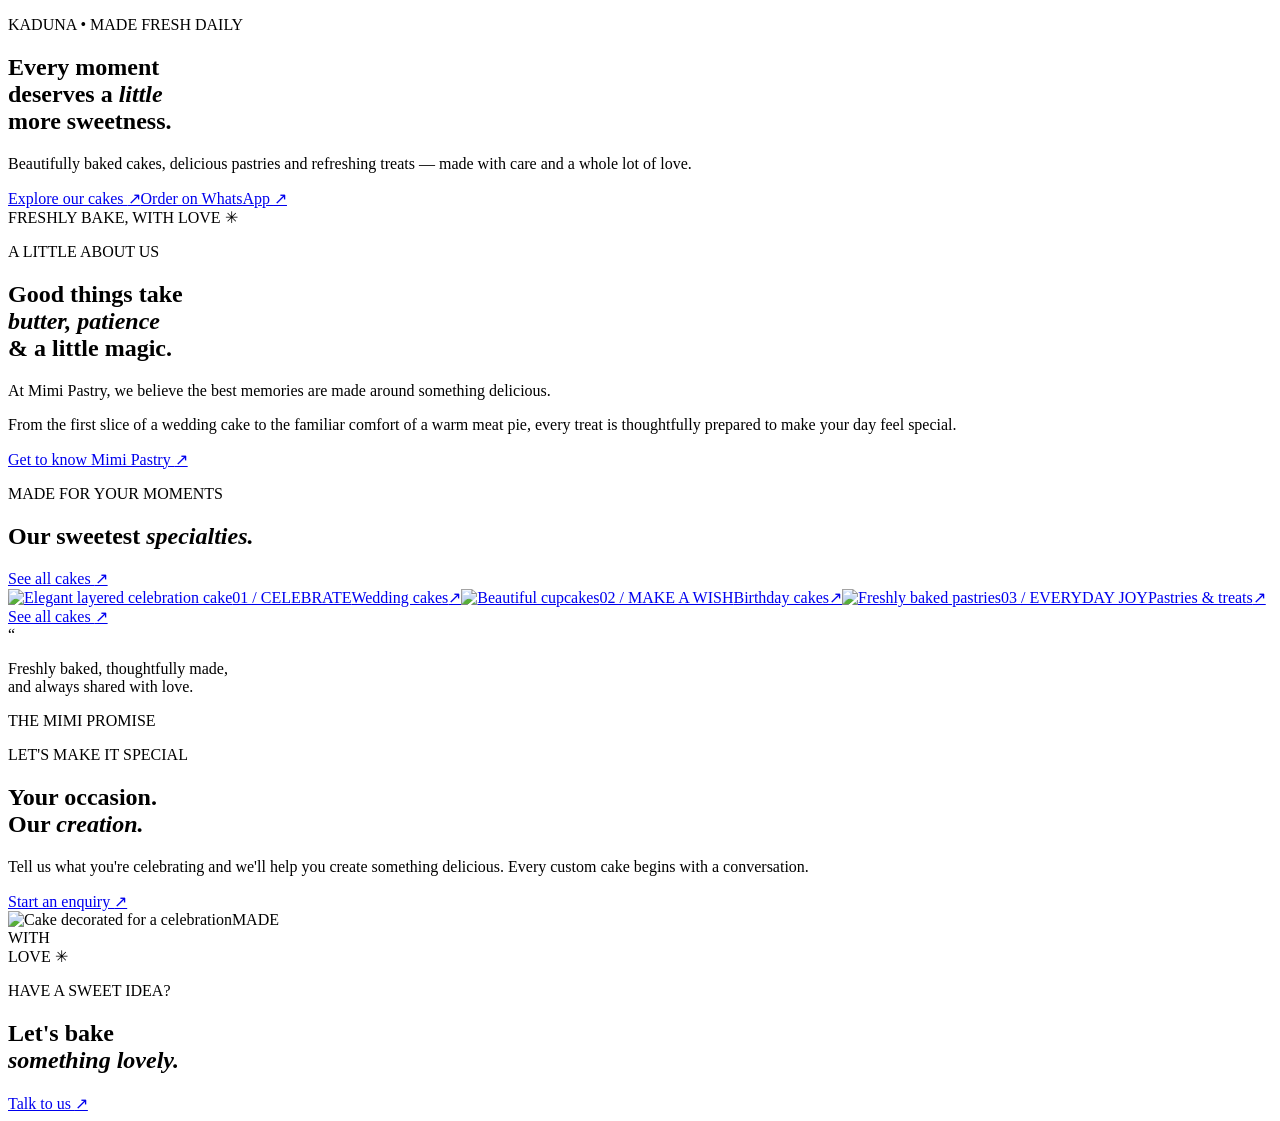
==== index.html @ f79e1f83 "Build Mimi Pastry website: index.html" ====
<!doctype html>
<html lang="en"><head><meta charset="utf-8"><meta name="viewport" content="width=device-width,initial-scale=1"><meta name="theme-color" content="#241711"><meta name="description" content="Mimi Pastry in Kaduna makes beautiful celebration cakes, fresh pastries and refreshing drinks, baked with love."><title>Mimi Pastry | Freshly bake, with love</title><link rel="preconnect" href="https://fonts.googleapis.com"><link rel="preconnect" href="https://fonts.gstatic.com" crossorigin><link href="https://fonts.googleapis.com/css2?family=DM+Sans:wght@400;500;600;700&family=Playfair+Display:wght@500;600;700&display=swap" rel="stylesheet"><link rel="stylesheet" href="assets/css/style.css"></head><body data-page="home"><div id="site-header"></div><main>
<section class="hero"><div class="hero-image" role="img" aria-label="Elegant celebration cake"></div><div class="container hero-inner"><p class="eyebrow light">KADUNA • MADE FRESH DAILY</p><h1>Every moment<br>deserves a <em>little</em><br>more sweetness.</h1><p class="hero-copy">Beautifully baked cakes, delicious pastries and refreshing treats — made with care and a whole lot of love.</p><div class="hero-actions"><a class="btn btn-primary" href="cakes.html">Explore our cakes <span>↗</span></a><a class="text-link light-link" href="https://wa.me/2349025644471?text=Hello%20Mimi%20Pastry%2C%20I%27d%20love%20to%20place%20an%20order." target="_blank" rel="noopener">Order on WhatsApp <span>↗</span></a></div></div><div class="hero-note">FRESHLY BAKE, WITH LOVE <span>✳</span></div></section>
<section class="intro section-pad"><div class="container intro-grid"><div><p class="eyebrow">A LITTLE ABOUT US</p><h2>Good things take<br><em>butter, patience</em><br>& a little magic.</h2></div><div class="intro-copy"><p class="large-copy">At Mimi Pastry, we believe the best memories are made around something delicious.</p><p>From the first slice of a wedding cake to the familiar comfort of a warm meat pie, every treat is thoughtfully prepared to make your day feel special.</p><a class="under-link" href="about.html">Get to know Mimi Pastry <span>↗</span></a></div></div></section>
<section class="feature section-pad"><div class="container"><div class="section-heading"><div><p class="eyebrow">MADE FOR YOUR MOMENTS</p><h2>Our sweetest <em>specialties.</em></h2></div><a class="under-link desktop-link" href="cakes.html">See all cakes <span>↗</span></a></div><div class="feature-grid"><a class="feature-card tall" href="cakes.html"><img src="https://images.unsplash.com/photo-1578985545062-69928b1d9587?auto=format&fit=crop&w=1000&q=85" alt="Elegant layered celebration cake"><span class="feature-number">01 / CELEBRATE</span><span class="feature-title">Wedding cakes</span><span class="feature-arrow">↗</span></a><a class="feature-card" href="cakes.html"><img src="https://images.unsplash.com/photo-1486427944299-d1955d23e34d?auto=format&fit=crop&w=900&q=85" alt="Beautiful cupcakes"><span class="feature-number">02 / MAKE A WISH</span><span class="feature-title">Birthday cakes</span><span class="feature-arrow">↗</span></a><a class="feature-card" href="pastries.html"><img src="https://images.unsplash.com/photo-1555507036-ab1f4038808a?auto=format&fit=crop&w=900&q=85" alt="Freshly baked pastries"><span class="feature-number">03 / EVERYDAY JOY</span><span class="feature-title">Pastries & treats</span><span class="feature-arrow">↗</span></a></div><a class="under-link mobile-link" href="cakes.html">See all cakes <span>↗</span></a></div></section>
<section class="quote-band"><div class="container quote-inner"><span class="quote-mark">“</span><p>Freshly baked, thoughtfully made,<br>and always shared with love.</p><span class="quote-sign">THE MIMI PROMISE</span></div></section>
<section class="order-section section-pad"><div class="container order-grid"><div><p class="eyebrow">LET'S MAKE IT SPECIAL</p><h2>Your occasion.<br>Our <em>creation.</em></h2><p class="body-copy">Tell us what you're celebrating and we'll help you create something delicious. Every custom cake begins with a conversation.</p><a class="btn btn-dark" href="https://wa.me/2349025644471?text=Hello%20Mimi%20Pastry%2C%20I%27d%20like%20to%20enquire%20about%20a%20custom%20cake." target="_blank" rel="noopener">Start an enquiry <span>↗</span></a></div><div class="order-photo"><img src="https://images.unsplash.com/photo-1562777717-dc6984f65a63?auto=format&fit=crop&w=1000&q=85" alt="Cake decorated for a celebration"><span class="photo-stamp">MADE<br>WITH<br>LOVE ✳</span></div></div></section>
<section class="bottom-cta"><div class="container bottom-cta-inner"><div><p class="eyebrow light">HAVE A SWEET IDEA?</p><h2>Let's bake<br><em>something lovely.</em></h2></div><a class="btn btn-primary" href="contact.html">Talk to us <span>↗</span></a></div></section>
</main><div id="site-footer"></div><script src="assets/js/app.js"></script></body></html>
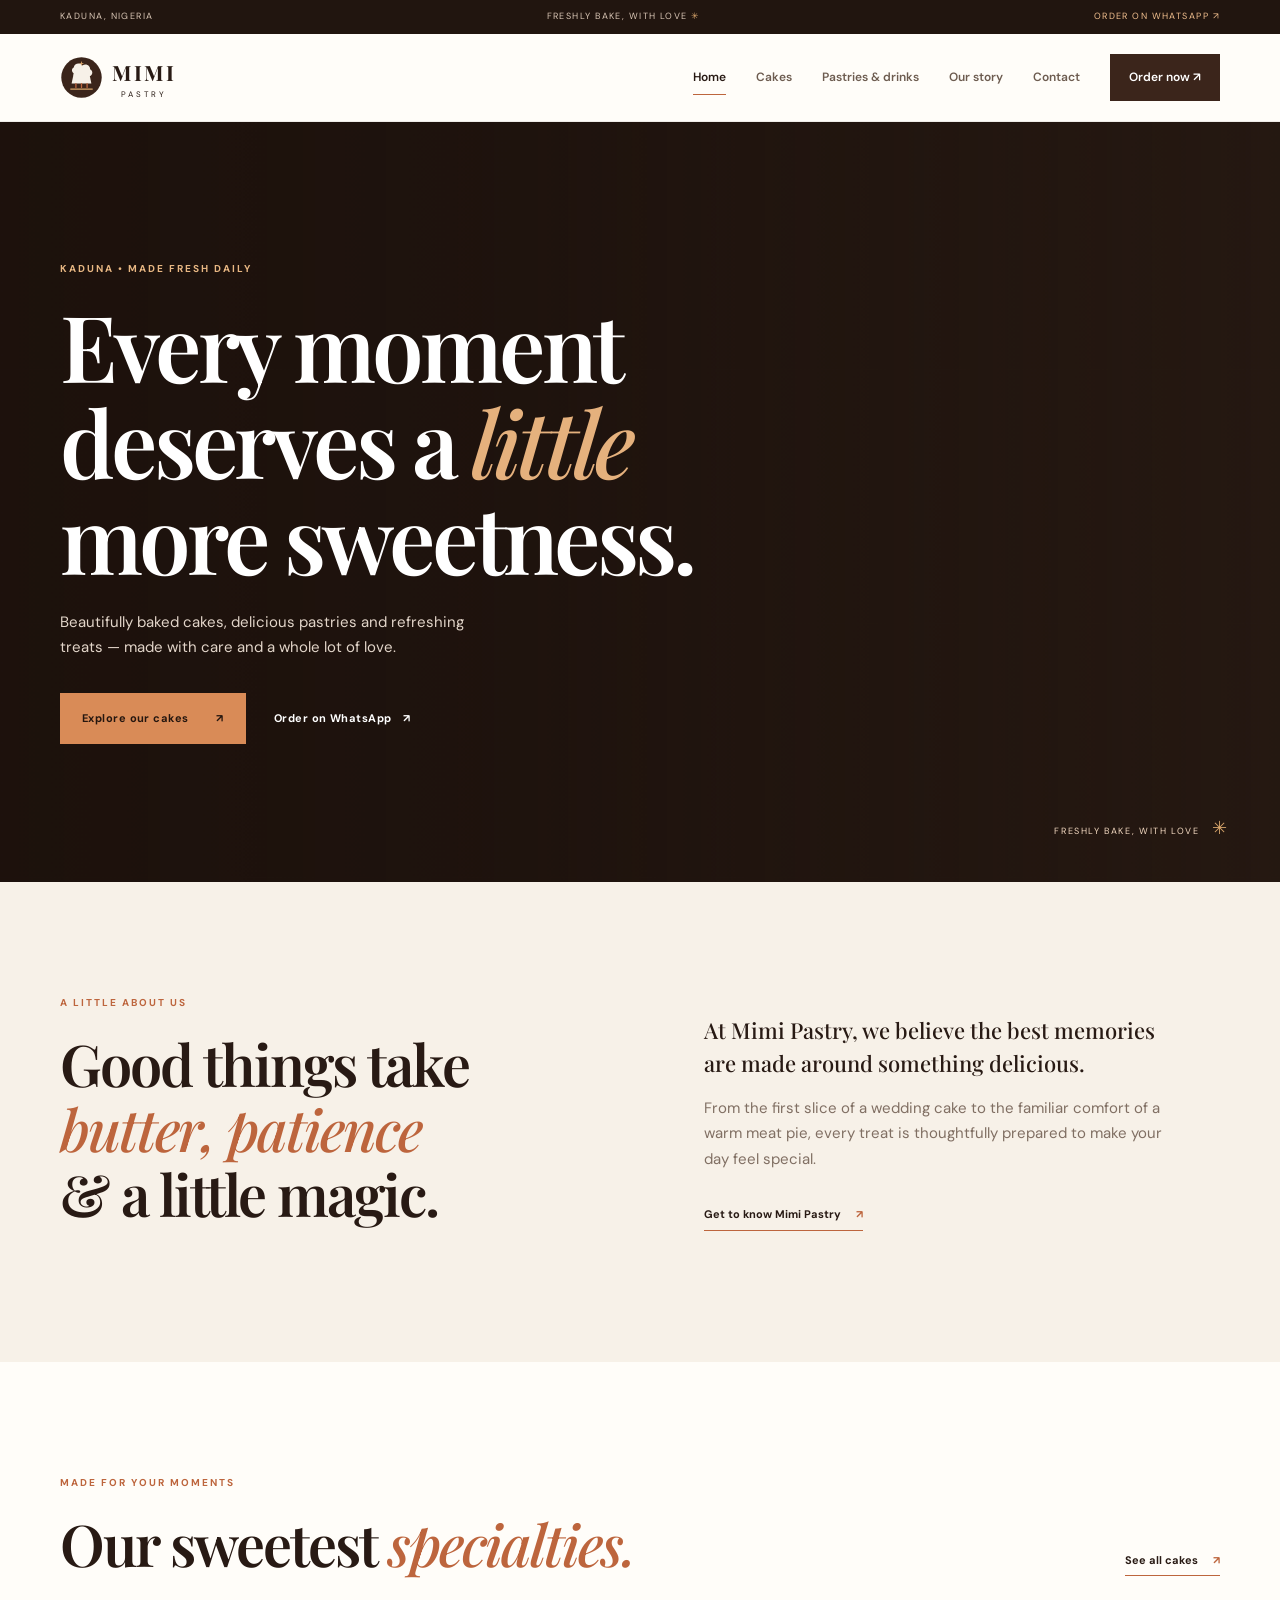
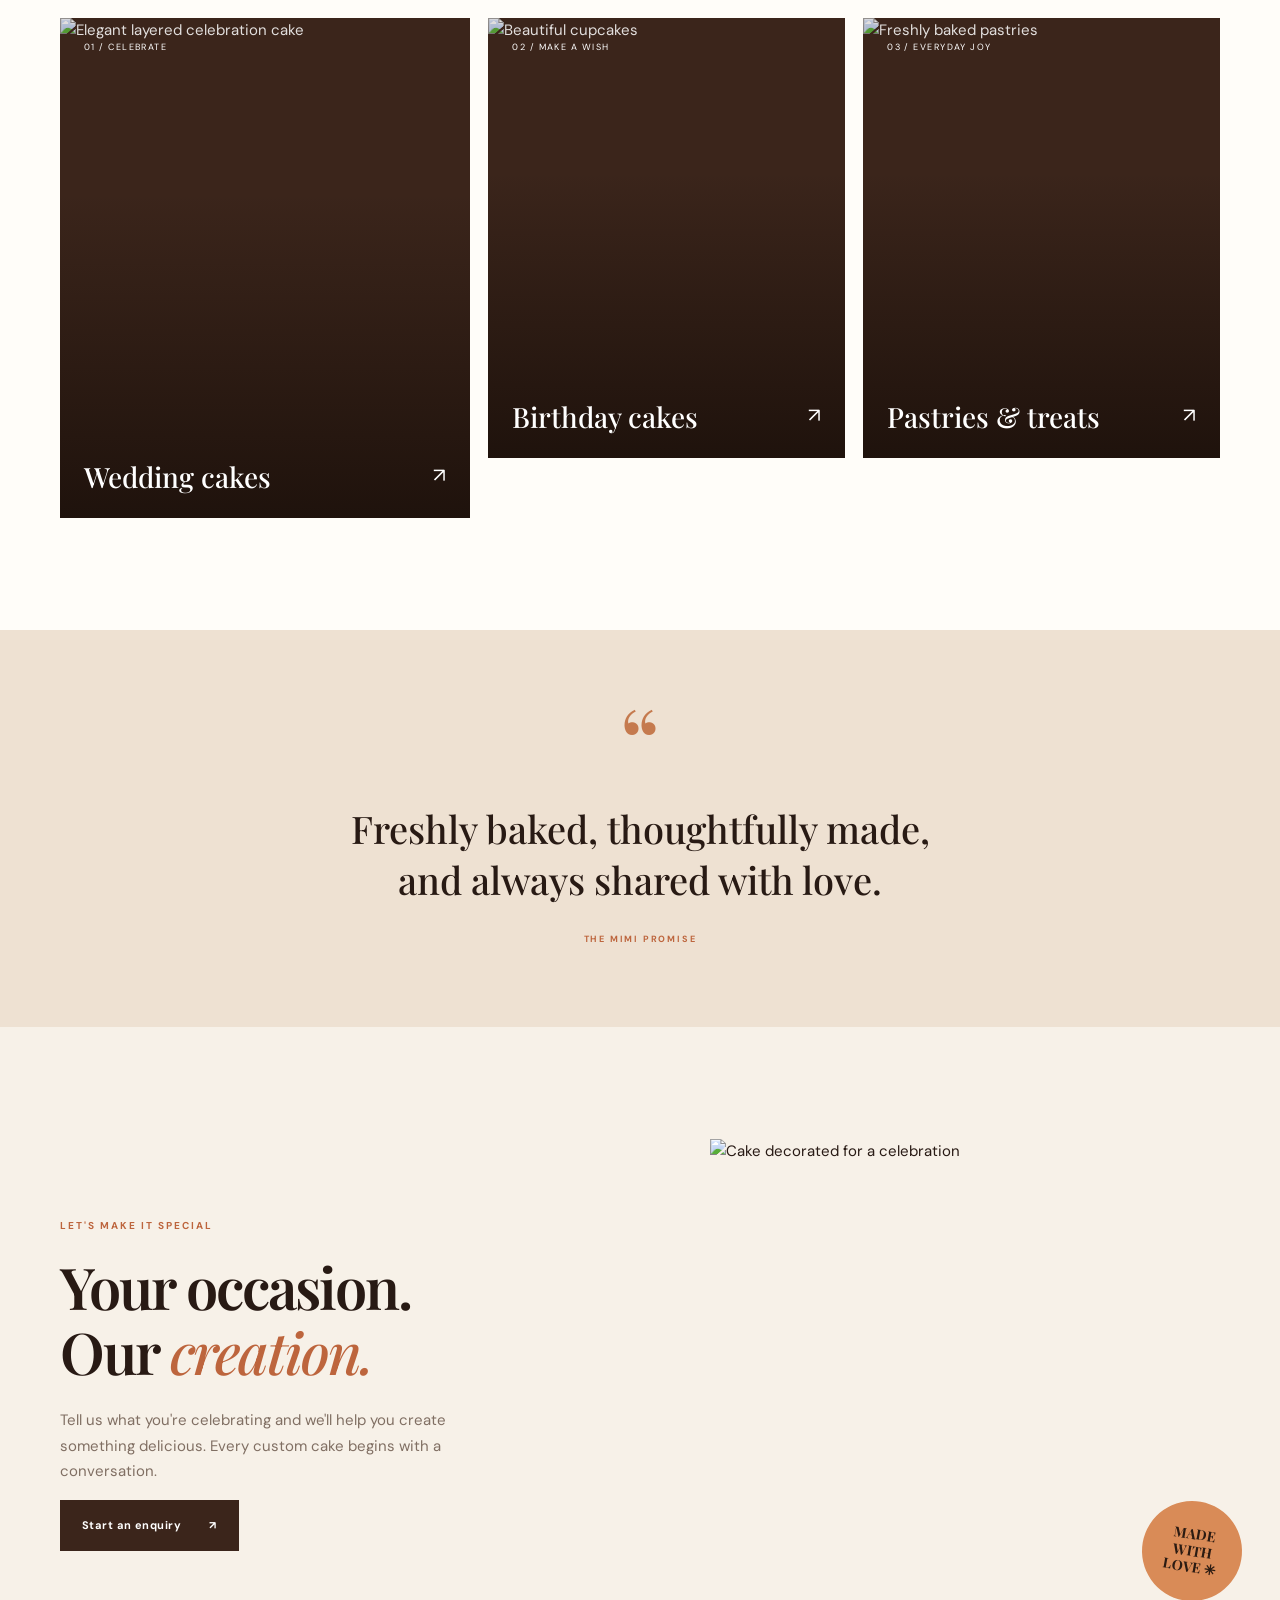
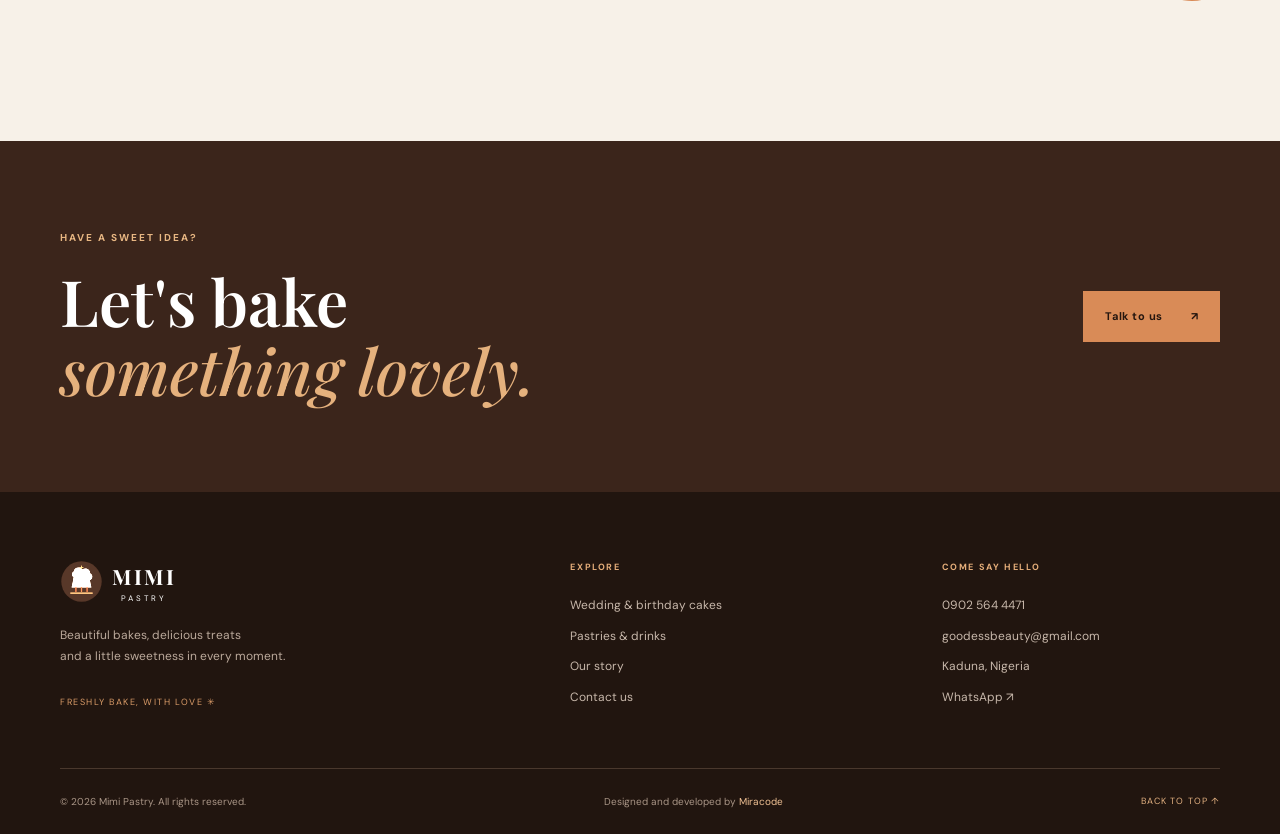
==== commit 2ce46eb1: "Fix footer back-to-top anchor" ====
--- a/index.html
+++ b/index.html
@@ -1,5 +1,5 @@
 <!doctype html>
-<html lang="en"><head><meta charset="utf-8"><meta name="viewport" content="width=device-width,initial-scale=1"><meta name="theme-color" content="#241711"><meta name="description" content="Mimi Pastry in Kaduna makes beautiful celebration cakes, fresh pastries and refreshing drinks, baked with love."><title>Mimi Pastry | Freshly bake, with love</title><link rel="preconnect" href="https://fonts.googleapis.com"><link rel="preconnect" href="https://fonts.gstatic.com" crossorigin><link href="https://fonts.googleapis.com/css2?family=DM+Sans:wght@400;500;600;700&family=Playfair+Display:wght@500;600;700&display=swap" rel="stylesheet"><link rel="stylesheet" href="assets/css/style.css"></head><body data-page="home"><div id="site-header"></div><main>
+<html lang="en"><head><meta charset="utf-8"><meta name="viewport" content="width=device-width,initial-scale=1"><meta name="theme-color" content="#241711"><meta name="description" content="Mimi Pastry in Kaduna makes beautiful celebration cakes, fresh pastries and refreshing drinks, baked with love."><title>Mimi Pastry | Freshly bake, with love</title><link rel="preconnect" href="https://fonts.googleapis.com"><link rel="preconnect" href="https://fonts.gstatic.com" crossorigin><link href="https://fonts.googleapis.com/css2?family=DM+Sans:wght@400;500;600;700&family=Playfair+Display:wght@500;600;700&display=swap" rel="stylesheet"><link rel="stylesheet" href="assets/css/style.css"></head><body id="top" data-page="home"><div id="site-header"></div><main>
 <section class="hero"><div class="hero-image" role="img" aria-label="Elegant celebration cake"></div><div class="container hero-inner"><p class="eyebrow light">KADUNA • MADE FRESH DAILY</p><h1>Every moment<br>deserves a <em>little</em><br>more sweetness.</h1><p class="hero-copy">Beautifully baked cakes, delicious pastries and refreshing treats — made with care and a whole lot of love.</p><div class="hero-actions"><a class="btn btn-primary" href="cakes.html">Explore our cakes <span>↗</span></a><a class="text-link light-link" href="https://wa.me/2349025644471?text=Hello%20Mimi%20Pastry%2C%20I%27d%20love%20to%20place%20an%20order." target="_blank" rel="noopener">Order on WhatsApp <span>↗</span></a></div></div><div class="hero-note">FRESHLY BAKE, WITH LOVE <span>✳</span></div></section>
 <section class="intro section-pad"><div class="container intro-grid"><div><p class="eyebrow">A LITTLE ABOUT US</p><h2>Good things take<br><em>butter, patience</em><br>& a little magic.</h2></div><div class="intro-copy"><p class="large-copy">At Mimi Pastry, we believe the best memories are made around something delicious.</p><p>From the first slice of a wedding cake to the familiar comfort of a warm meat pie, every treat is thoughtfully prepared to make your day feel special.</p><a class="under-link" href="about.html">Get to know Mimi Pastry <span>↗</span></a></div></div></section>
 <section class="feature section-pad"><div class="container"><div class="section-heading"><div><p class="eyebrow">MADE FOR YOUR MOMENTS</p><h2>Our sweetest <em>specialties.</em></h2></div><a class="under-link desktop-link" href="cakes.html">See all cakes <span>↗</span></a></div><div class="feature-grid"><a class="feature-card tall" href="cakes.html"><img src="https://images.unsplash.com/photo-1578985545062-69928b1d9587?auto=format&fit=crop&w=1000&q=85" alt="Elegant layered celebration cake"><span class="feature-number">01 / CELEBRATE</span><span class="feature-title">Wedding cakes</span><span class="feature-arrow">↗</span></a><a class="feature-card" href="cakes.html"><img src="https://images.unsplash.com/photo-1486427944299-d1955d23e34d?auto=format&fit=crop&w=900&q=85" alt="Beautiful cupcakes"><span class="feature-number">02 / MAKE A WISH</span><span class="feature-title">Birthday cakes</span><span class="feature-arrow">↗</span></a><a class="feature-card" href="pastries.html"><img src="https://images.unsplash.com/photo-1555507036-ab1f4038808a?auto=format&fit=crop&w=900&q=85" alt="Freshly baked pastries"><span class="feature-number">03 / EVERYDAY JOY</span><span class="feature-title">Pastries & treats</span><span class="feature-arrow">↗</span></a></div><a class="under-link mobile-link" href="cakes.html">See all cakes <span>↗</span></a></div></section>
--- a/assets/css/style.css
+++ b/assets/css/style.css
@@ -0,0 +1,8 @@
+:root{--ink:#281a14;--brown:#3b251b;--cream:#f7f1e8;--paper:#fffdf9;--orange:#bd653d;--gold:#d8a56b;--muted:#806f63;--line:#e7ddd1;--serif:"Playfair Display",Georgia,serif;--sans:"DM Sans",Arial,sans-serif}*{box-sizing:border-box}html{scroll-behavior:smooth}body{margin:0;background:var(--paper);color:var(--ink);font-family:var(--sans);font-size:15px;line-height:1.7}body.nav-open{overflow:hidden}a{color:inherit;text-decoration:none}img{display:block;max-width:100%;width:100%;object-fit:cover}button{font:inherit}.container{width:min(1160px,calc(100% - 48px));margin-inline:auto}.topbar{background:#21150f;color:#d9c6b5;font-size:9px;letter-spacing:.16em}.topbar-inner{height:34px;display:flex;align-items:center;justify-content:space-between}.topbar i{color:var(--gold);font-style:normal}.topbar a{color:#f2c08f}.site-header{height:88px;background:var(--paper);position:relative;z-index:20;border-bottom:1px solid rgba(40,26,20,.07)}.nav-wrap{height:100%;display:flex;align-items:center;justify-content:space-between}.brand{display:flex;align-items:center;gap:9px;line-height:1;color:var(--ink)}.brand img{width:43px;height:43px}.brand span{display:grid;gap:4px}.brand b{font:700 21px var(--serif);letter-spacing:.12em}.brand small{font-size:8px;letter-spacing:.35em;text-align:center}.main-nav{display:flex;align-items:center;gap:30px;font-size:12px;font-weight:600}.main-nav>a:not(.nav-order){position:relative;padding:8px 0;color:#6d5c50}.main-nav>a:not(.nav-order):after{content:"";position:absolute;left:0;bottom:1px;width:0;height:1px;background:var(--orange);transition:width .25s}.main-nav>a:hover:after,.main-nav>a[aria-current=page]:after{width:100%}.main-nav>a[aria-current=page]{color:var(--ink)}.nav-order{background:var(--brown);color:#fff;padding:13px 19px;transition:background .25s,transform .25s}.nav-order:hover{background:var(--orange);transform:translateY(-2px)}.menu-toggle{display:none;border:0;background:none;padding:10px}.menu-toggle span{display:block;width:24px;height:2px;background:var(--ink);margin:5px}
+.hero{min-height:650px;height:min(760px,78vw);position:relative;display:flex;align-items:center;background:#271a13;color:#fff;overflow:hidden}.hero-image{position:absolute;inset:0;background:linear-gradient(90deg,rgba(28,17,12,.9) 0%,rgba(28,17,12,.72) 42%,rgba(28,17,12,.12) 100%),url("https://images.unsplash.com/photo-1578985545062-69928b1d9587?auto=format&fit=crop&w=2000&q=90") center 48%/cover;transform:scale(1.02);animation:hero-settle 1.4s ease-out both}.hero-inner{position:relative;z-index:1;padding-block:90px}.eyebrow{font-size:10px;letter-spacing:.2em;font-weight:700;color:var(--orange);margin:0 0 20px}.eyebrow.light{color:#e8b783}.hero h1,.page-hero h1{font:600 clamp(52px,7.2vw,94px)/1.04 var(--serif);letter-spacing:-.045em;margin:0 0 25px;max-width:720px}.hero h1 em,.page-hero h1 em,.section-pad h2 em,.bottom-cta h2 em,.menu-cta h3 em,.map-inner h2 em{font-weight:500;color:#e5b17d}.hero-copy{max-width:440px;color:#e2d5c9;font-size:15px;margin:0 0 32px}.hero-actions{display:flex;align-items:center;gap:28px}.btn{display:inline-flex;align-items:center;justify-content:center;gap:28px;padding:16px 22px;font-size:11px;font-weight:700;letter-spacing:.04em;transition:transform .25s,background .25s}.btn:hover{transform:translateY(-3px)}.btn-primary{background:#d98b57;color:#25160f}.btn-primary:hover{background:#efb27e}.btn-dark{background:var(--brown);color:white}.btn-dark:hover{background:var(--orange)}.text-link{font-size:11px;font-weight:700;letter-spacing:.04em}.text-link span{margin-left:8px}.light-link{color:#fff}.hero-note{position:absolute;right:4%;bottom:38px;font-size:9px;letter-spacing:.18em;color:#f3d9c1}.hero-note span{color:var(--gold);font-size:18px;margin-left:9px}.section-pad{padding:112px 0}.intro{background:var(--cream)}.intro-grid,.order-grid,.story-grid,.contact-grid{display:grid;grid-template-columns:1fr 1fr;gap:11%;align-items:center}.section-pad h2{font:600 clamp(38px,4.5vw,58px)/1.13 var(--serif);letter-spacing:-.035em;margin:0 0 24px}.section-pad h2 em{color:var(--orange)}.intro-copy{max-width:460px}.large-copy{font:500 22px/1.5 var(--serif);margin:0 0 16px}.intro-copy>p:not(.large-copy),.body-copy,.story-grid p{color:var(--muted)}.under-link{display:inline-block;margin-top:18px;padding-bottom:6px;border-bottom:1px solid var(--orange);font-size:11px;font-weight:700}.under-link span{margin-left:12px;color:var(--orange)}.section-heading{display:flex;align-items:end;justify-content:space-between;margin-bottom:42px}.section-heading h2{margin-bottom:0}.heading-note{max-width:330px;color:var(--muted);font-size:13px;margin:0 0 5px}.feature{background:#fffdf9}.feature-grid{display:grid;grid-template-columns:1.15fr 1fr 1fr;gap:18px}.feature-card{height:440px;position:relative;overflow:hidden;background:var(--brown);color:white}.feature-card.tall{height:500px}.feature-card img{height:100%;transition:transform .7s cubic-bezier(.2,.7,.2,1);opacity:.85}.feature-card:after{content:"";position:absolute;inset:35% 0 0;background:linear-gradient(transparent,rgba(23,13,8,.78))}.feature-card:hover img{transform:scale(1.06)}.feature-number,.feature-title,.feature-arrow{position:absolute;z-index:1}.feature-number{left:24px;top:22px;font-size:9px;letter-spacing:.16em}.feature-title{left:24px;bottom:23px;font:500 28px var(--serif)}.feature-arrow{right:24px;bottom:26px;font-size:20px}.mobile-link{display:none}.quote-band{background:#eee1d2;padding:76px 0;text-align:center}.quote-inner{position:relative}.quote-mark{font:100px/.7 var(--serif);color:#c57a4e}.quote-inner p{font:500 clamp(25px,3vw,38px)/1.35 var(--serif);margin:12px 0 20px}.quote-sign{font-size:9px;letter-spacing:.2em;color:var(--orange);font-weight:700}.order-section{background:var(--cream)}.order-grid{gap:12%;}.order-grid>div:first-child{max-width:440px}.order-photo{position:relative;height:490px}.order-photo img{height:100%}.photo-stamp{position:absolute;right:-22px;bottom:28px;width:100px;height:100px;border-radius:50%;background:#d98b57;color:#2b1b12;display:grid;place-content:center;text-align:center;font:700 14px/1.2 var(--serif);transform:rotate(10deg)}.bottom-cta{background:var(--brown);color:white;padding:88px 0}.bottom-cta-inner{display:flex;justify-content:space-between;align-items:center}.bottom-cta h2{font:600 clamp(42px,5vw,64px)/1.08 var(--serif);margin:0}.site-footer{background:#21150f;color:#f7eee5;padding:68px 0 0}.footer-main{display:grid;grid-template-columns:1.5fr 1fr 1fr;gap:8%;padding-bottom:55px}.brand-light{color:#fff}.brand-light img{filter:brightness(1.5)}.footer-brand>p{color:#bba99b;font-size:12px;margin:22px 0}.footer-slogan{font-size:9px;letter-spacing:.17em;color:#d99b68}.footer-col{display:flex;flex-direction:column;align-items:flex-start;gap:10px;font-size:12px;color:#c7b7aa}.footer-col>span{font-size:9px;letter-spacing:.18em;color:#e5ae7a;font-weight:700;margin-bottom:10px}.footer-col a:hover,.credit-link:hover{color:#e5ae7a}.footer-col p{margin:0}.footer-bottom{border-top:1px solid #4a382d;min-height:66px;display:flex;align-items:center;justify-content:space-between;color:#a99586;font-size:10px}.credit-link{color:#f0c194;transition:color .2s}.back-top{letter-spacing:.12em;font-size:9px;color:#e3b181}
+.page-hero{min-height:490px;display:flex;align-items:center;color:white;background-position:center;background-size:cover;position:relative}.page-hero:before{content:"";position:absolute;inset:0;background:linear-gradient(90deg,rgba(30,18,12,.88),rgba(30,18,12,.28))}.page-hero .container{position:relative;z-index:1;padding-block:80px}.page-hero h1{font-size:clamp(54px,7vw,82px);margin-bottom:20px}.page-hero p:not(.eyebrow){max-width:500px;color:#e7d8cb;margin:0 0 28px}.cake-hero{background-image:url("https://images.unsplash.com/photo-1535141192574-5d4897c12636?auto=format&fit=crop&w=1900&q=85")}.pastry-hero{background-image:url("https://images.unsplash.com/photo-1555507036-ab1f4038808a?auto=format&fit=crop&w=1900&q=85")}.about-hero{background-image:url("https://images.unsplash.com/photo-1556911220-e15b29be8c8f?auto=format&fit=crop&w=1900&q=85")}.contact-hero{background-image:url("https://images.unsplash.com/photo-1486427944299-d1955d23e34d?auto=format&fit=crop&w=1900&q=85")}.gallery-grid{display:grid;grid-template-columns:repeat(3,1fr);gap:22px}.gallery-card{background:var(--cream)}.gallery-card img{height:275px}.gallery-card>div{padding:25px}.gallery-card span,.menu-card span{font-size:9px;letter-spacing:.15em;color:var(--orange);font-weight:700}.gallery-card h3,.menu-card h3{font:600 25px var(--serif);margin:8px 0}.gallery-card p,.menu-card p{color:var(--muted);font-size:12px;min-height:42px}.gallery-card a{font-size:10px;font-weight:700;border-bottom:1px solid var(--orange);padding-bottom:5px}.process-section,.values-section{background:var(--cream)}.process-section h2,.values-section h2{margin-bottom:45px}.steps,.values-grid{display:grid;grid-template-columns:repeat(3,1fr);gap:45px;margin-bottom:45px}.steps>div,.values-grid>div{border-top:1px solid #cbb8a5;padding-top:18px}.steps b{font:italic 22px var(--serif);color:var(--orange)}.steps h3,.values-grid h3{font:600 21px var(--serif);margin:13px 0 7px}.steps p,.values-grid p{color:var(--muted);font-size:13px}.menu-grid{display:grid;grid-template-columns:repeat(3,1fr);gap:20px}.menu-card{background:var(--cream)}.menu-card img{height:220px}.menu-card>div{padding:22px}.menu-card p{margin-bottom:0}.menu-cta{padding:32px;background:var(--brown);color:white;display:flex;flex-direction:column;justify-content:center;min-height:340px}.menu-cta .cta-spark{font-size:32px;color:var(--gold)}.menu-cta h3{font:500 31px/1.2 var(--serif);margin:0 0 18px}.menu-cta .eyebrow{margin:14px 0}.story-grid{gap:10%;}.story-image{height:550px}.story-image img{height:100%}.story-grid>div:last-child{max-width:480px}.story-grid .body-copy{font-size:17px}.values-grid>div>span{font-size:25px;color:var(--orange)}.contact-grid{align-items:start;gap:14%}.contact-grid>div:first-child{max-width:430px}.contact-details{border-top:1px solid var(--line)}.contact-details>div{padding:19px 0;border-bottom:1px solid var(--line)}.contact-details span{display:block;color:var(--orange);font-size:9px;letter-spacing:.16em;font-weight:700;margin-bottom:7px}.contact-details a,.contact-details p{font:500 18px var(--serif);margin:0}.contact-details a:hover{color:var(--orange)}.map-panel{background:#302017;color:#fff;padding:70px 0}.map-inner{display:flex;align-items:center;justify-content:space-between}.map-icon{font-size:46px;color:var(--gold)}.map-inner h2{font:500 36px/1.15 var(--serif);margin:0}.map-inner .eyebrow{margin-bottom:12px}
+.reveal{opacity:0;transform:translateY(22px);transition:opacity .7s ease,transform .7s ease}.reveal.is-visible{opacity:1;transform:translateY(0)}@keyframes hero-settle{from{transform:scale(1.08);opacity:.6}to{transform:scale(1.02);opacity:1}}
+@media(max-width:900px){.main-nav{gap:17px}.feature-card{height:380px}.feature-card.tall{height:430px}.gallery-card img{height:220px}.footer-main{gap:5%}.intro-grid,.order-grid,.story-grid,.contact-grid{gap:7%}}
+@media(max-width:700px){.container{width:min(100% - 36px,560px)}.topbar-inner{height:31px;font-size:8px}.topbar-inner>span:first-child{display:none}.topbar-inner>span:nth-child(2){margin-right:auto}.site-header{height:72px}.brand img{width:38px;height:38px}.brand b{font-size:19px}.menu-toggle{display:block;position:relative;z-index:25}.main-nav{position:fixed;inset:103px 0 0;background:var(--paper);display:flex;flex-direction:column;align-items:stretch;gap:0;padding:30px 28px;transform:translateX(100%);transition:transform .35s ease}.main-nav.is-open{transform:translateX(0)}.main-nav>a:not(.nav-order){font:500 24px var(--serif);padding:15px 0;border-bottom:1px solid var(--line)}.nav-order{text-align:center;margin-top:25px}.hero{height:auto;min-height:680px;align-items:end}.hero-image{background-position:58% center;background-image:linear-gradient(90deg,rgba(28,17,12,.84),rgba(28,17,12,.3)),url("https://images.unsplash.com/photo-1578985545062-69928b1d9587?auto=format&fit=crop&w=1100&q=85")}.hero-inner{padding:100px 0 110px}.hero h1{font-size:clamp(51px,13vw,72px)}.hero-copy{max-width:340px}.hero-actions{align-items:flex-start;flex-direction:column;gap:20px}.hero-note{bottom:25px;font-size:8px}.section-pad{padding:76px 0}.intro-grid,.order-grid,.story-grid,.contact-grid{grid-template-columns:1fr;gap:30px}.section-pad h2{font-size:43px}.large-copy{font-size:20px}.section-heading{display:block;margin-bottom:30px}.section-heading h2{margin-bottom:18px}.heading-note{max-width:100%}.desktop-link{display:none}.feature-grid{grid-template-columns:1fr 1fr;gap:12px}.feature-card,.feature-card.tall{height:320px}.feature-card:first-child{grid-column:span 2;height:390px}.feature-title{font-size:23px;left:17px;bottom:18px}.feature-number{left:17px;top:16px;font-size:8px}.feature-arrow{right:16px;bottom:20px}.mobile-link{display:inline-block}.quote-band{padding:58px 0}.order-photo{height:370px;margin-right:15px}.photo-stamp{width:82px;height:82px;right:-12px;font-size:12px}.bottom-cta{padding:65px 0}.bottom-cta-inner{align-items:flex-start;gap:30px;flex-direction:column}.bottom-cta h2{font-size:48px}.footer-main{grid-template-columns:1fr 1fr;gap:35px 22px}.footer-brand{grid-column:span 2}.footer-bottom{padding:18px 0;gap:12px;align-items:flex-start;flex-direction:column}.back-top{align-self:flex-end}.page-hero{min-height:440px}.page-hero .container{padding-block:65px}.page-hero h1{font-size:56px}.gallery-grid,.menu-grid{grid-template-columns:1fr 1fr;gap:13px}.gallery-card img{height:190px}.gallery-card>div{padding:17px}.gallery-card h3,.menu-card h3{font-size:21px}.gallery-card p,.menu-card p{font-size:11px}.menu-card img{height:160px}.menu-card>div{padding:15px}.menu-cta{padding:20px;min-height:290px}.menu-cta h3{font-size:25px}.steps,.values-grid{grid-template-columns:1fr;gap:25px;margin-bottom:35px}.story-image{height:360px}.map-inner{align-items:flex-start;flex-direction:column;gap:22px}.map-inner h2{font-size:31px}}
+@media(max-width:390px){.gallery-grid,.menu-grid{grid-template-columns:1fr}.gallery-card img,.menu-card img{height:220px}.feature-card,.feature-card.tall{height:290px}.feature-card:first-child{height:340px}.topbar-inner>span:nth-child(2){font-size:7px}}
+@media(prefers-reduced-motion:reduce){html{scroll-behavior:auto}*,*:before,*:after{animation-duration:.01ms!important;animation-iteration-count:1!important;transition-duration:.01ms!important}.reveal{opacity:1;transform:none}}
